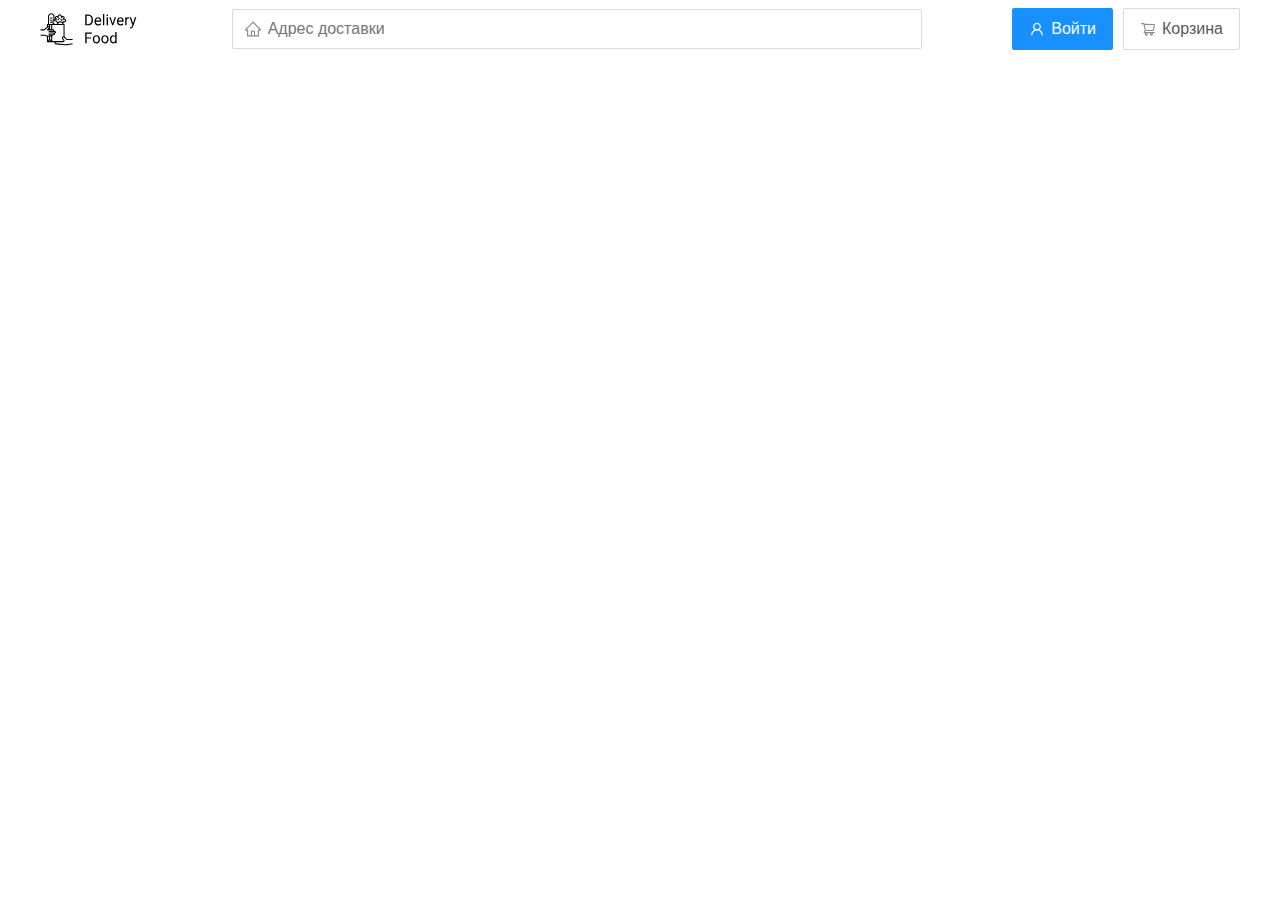
==== index.html @ c3dd72f8 "первый урок" ====
<!DOCTYPE html>
<html lang="en">
  <head>
    <meta charset="UTF-8">
    <meta name="viewport" content="width=device-width, initial-scale=1.0">
    <title>Delivery Food - доставка еды на дом</title>
    <link rel="stylesheet" href="css/style.css">
  </head>
  <body>
    <div class="container">
      <header class="header"> 
        <img src="img/logo.svg" alt="логотип" class="logo">
        <input type="text" placeholder="Адрес доставки" class="input search-input">
        <div class="buttons">
          <button class="button button-primary">
            <img src="/img/user.svg" alt="юзер" class="button-icon">
            <span class="button-text">Войти</span>
          </button>
          <button class="button">
            <img src="/img/shopping-cart.svg" alt="корзина" class="button-icon">
            <span class="button-text">Корзина</span>

          </button>
        </div>
      </header>
    </div>
  </body>
</html>
---- css/style.css ----
* {
  box-sizing: border-box;
}

.container {
  max-width: 1200px;
  margin: auto;
}

.header {
  display: flex;
  align-items: center;
  justify-content: space-between;
}

.search-input {
  background: #FFFFFF;
  border: 1px solid #D9D9D9;
  border-radius: 2px;
  height: 40px;
  width: 690px;
  font-size: 16px;
  line-height: 24px;
  background-image: url(../img/home.svg);
  background-repeat: no-repeat;
  background-position: left 11px center;
  padding-left: 35px;
}

.buttons {
  display: flex;
  align-content: center;
}

.button {
  display: flex;
  align-content: center;
  padding: 8px 16px;
  background: #FFFFFF;
  border: 1px solid #D9D9D9;
  box-shadow: 0px 0px 2px rgba(0, 0, 0, 0.0015);
  border-radius: 2px;
  color: #595959;
  font-size: 16px;
  line-height: 24px;
}

.button-primary {
  background: #1890FF;
  border: 1px solid #1890FF;
  color: white;
  margin-right: 10px;
  display: flex;
  align-items: center;  
}

.button-icon {
  margin-right: 6px;
  /* vertical-align: middle; */
}

.button-text {
  /* vertical-align: middle; */
}
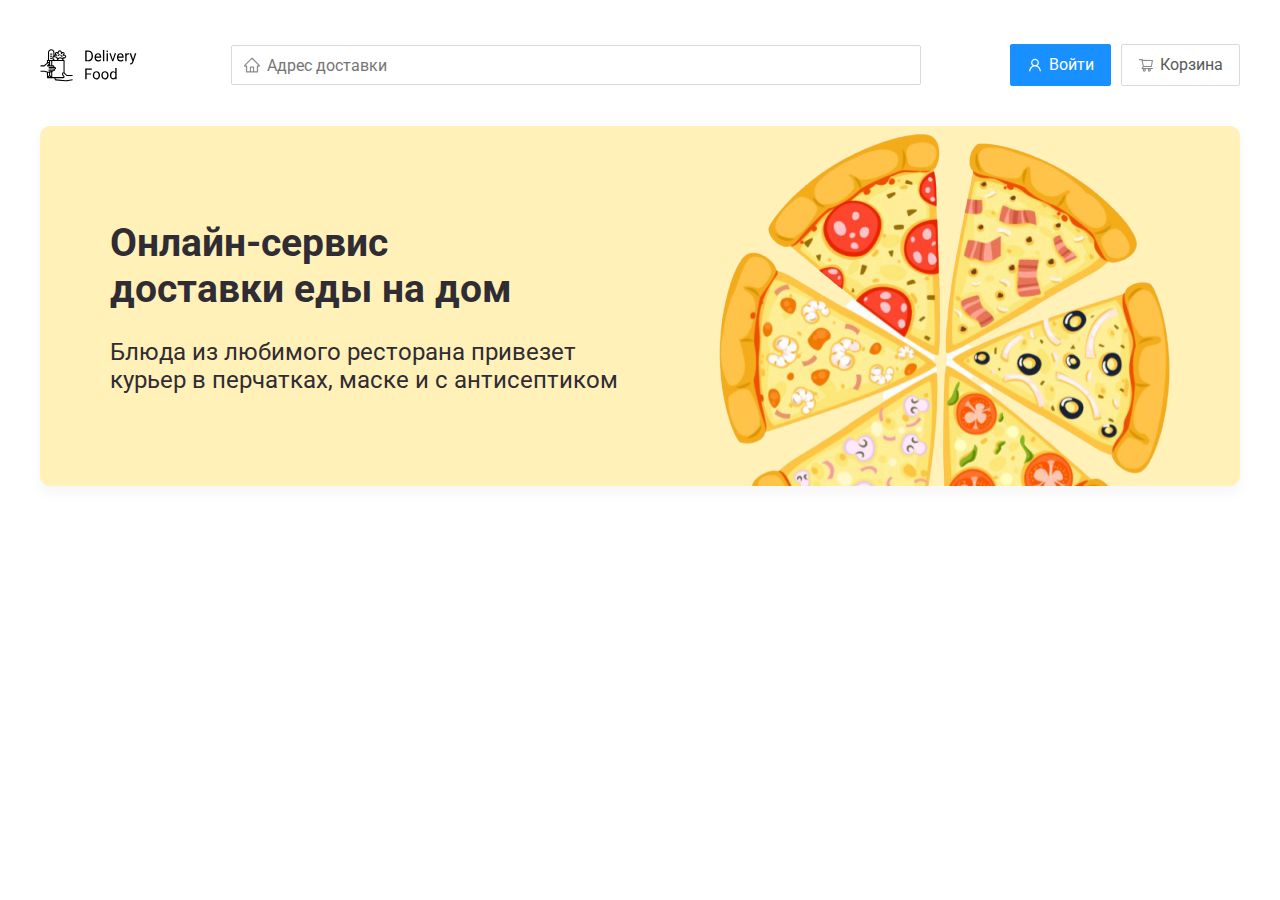
==== commit 902d0e7a: "День 2 часть 1" ====
--- a/index.html
+++ b/index.html
@@ -4,7 +4,10 @@
     <meta charset="UTF-8">
     <meta name="viewport" content="width=device-width, initial-scale=1.0">
     <title>Delivery Food - доставка еды на дом</title>
+    <link rel="stylesheet" href="css/normalize.css">
     <link rel="stylesheet" href="css/style.css">
+
+    <link href="https://fonts.googleapis.com/css2?family=Roboto:wght@400;700&display=swap" rel="stylesheet">
   </head>
   <body>
     <div class="container">
@@ -19,10 +22,21 @@
           <button class="button">
             <img src="/img/shopping-cart.svg" alt="корзина" class="button-icon">
             <span class="button-text">Корзина</span>
-
           </button>
         </div>
       </header>
+      <section class="promo-block">
+        <h1 class="promo-title">
+          Онлайн-сервис <br> 
+          доставки еды на дом
+        </h1>
+        <p class="promo-text">
+          Блюда из любимого ресторана привезет курьер в перчатках, маске и с антисептиком
+        </p>
+      </section>
+      <section class="restaurants">
+        
+      </section>
     </div>
   </body>
 </html>--- a/css/style.css
+++ b/css/style.css
@@ -1,5 +1,10 @@
 * {
   box-sizing: border-box;
+}
+
+body {
+  padding-top: 44px;
+  font-family: "Roboto", sans-serif;
 }
 
 .container {
@@ -11,6 +16,7 @@
   display: flex;
   align-items: center;
   justify-content: space-between;
+  margin-bottom: 40px;
 }
 
 .search-input {
@@ -61,4 +67,30 @@
 
 .button-text {
   /* vertical-align: middle; */
+}
+
+.promo-block {
+  box-shadow: 0px 7px 12px rgba(158, 158, 163, 0.1);
+  background: #FFF1B8 url(../img/promo-image.png) no-repeat top -5px right 50px;
+  border-radius: 10px;
+  padding: 68px 70px;
+
+}
+
+.promo-title {
+  font-style: normal;
+  font-weight: bold;
+  font-size: 39px;
+  line-height: 46px;
+  color: #302C34;
+}
+
+.promo-text{
+  max-width: 538px;
+  font-family: Roboto;
+  font-style: normal;
+  font-weight: normal;
+  font-size: 24px;
+  line-height: 28px;
+  color: #302C34;
 }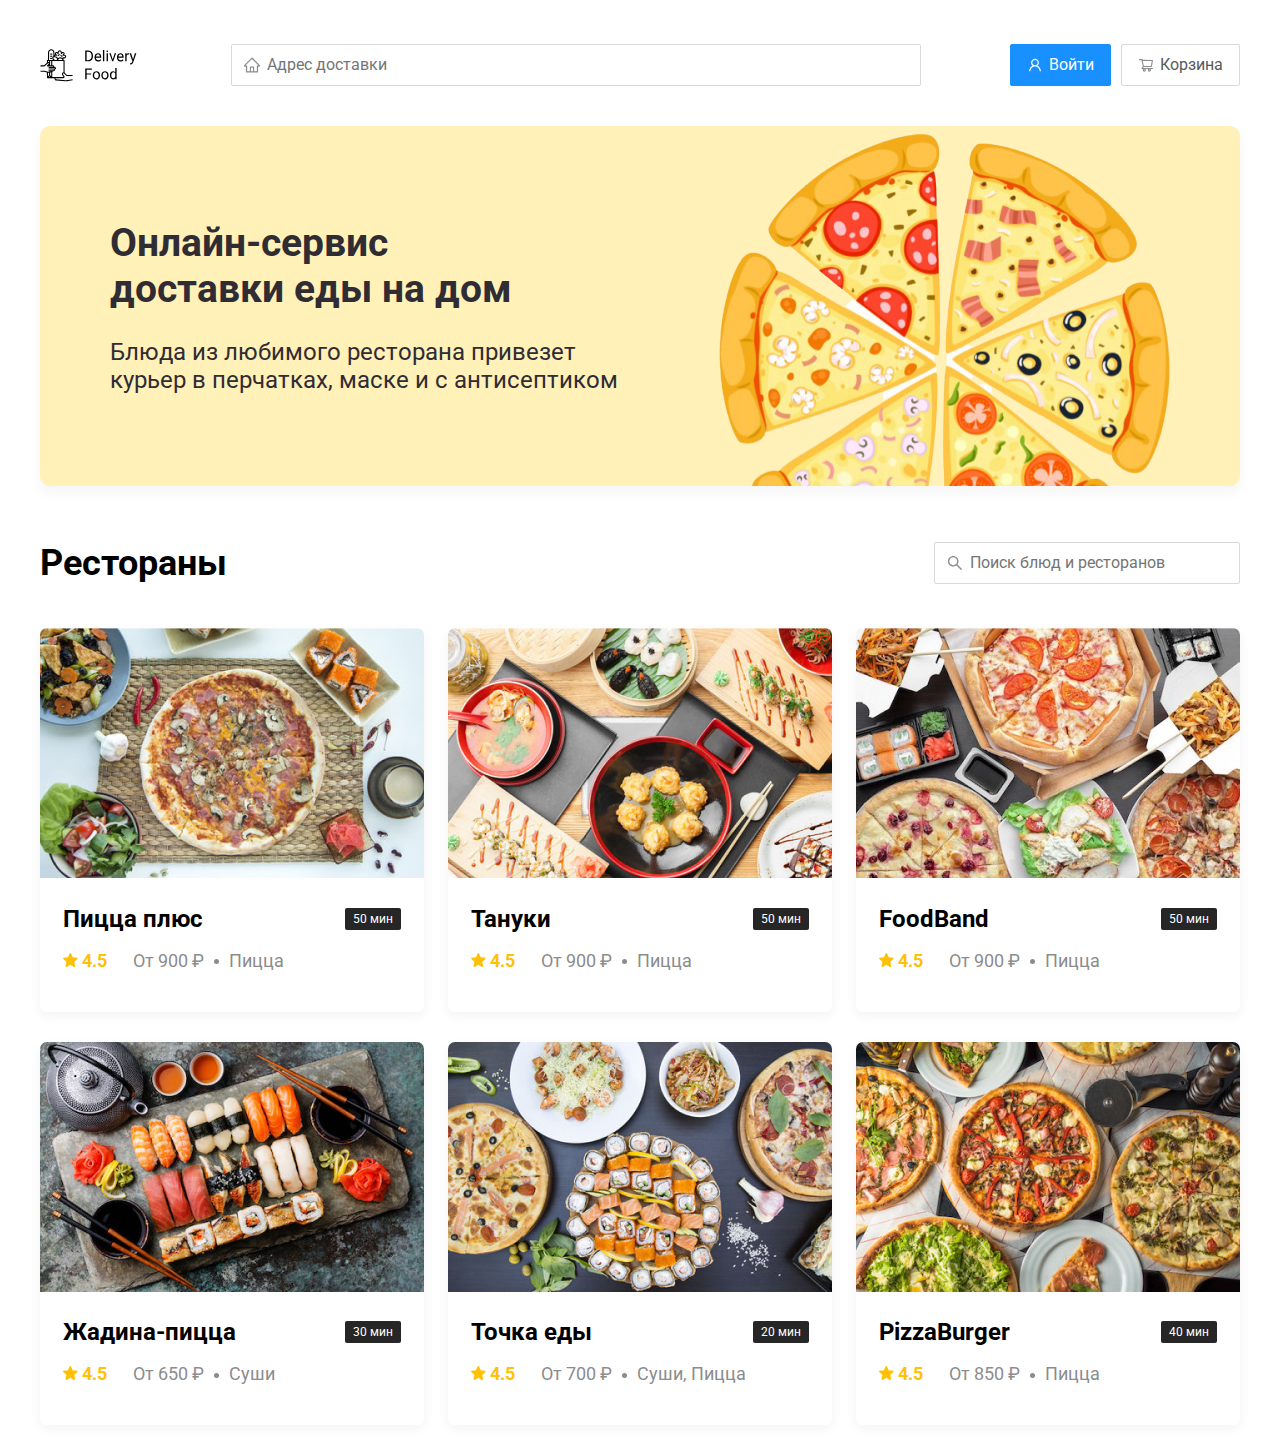
==== commit c84d4a58: "День 2 часть 2" ====
--- a/index.html
+++ b/index.html
@@ -13,7 +13,7 @@
     <div class="container">
       <header class="header"> 
         <img src="img/logo.svg" alt="логотип" class="logo">
-        <input type="text" placeholder="Адрес доставки" class="input search-input">
+        <input type="text" placeholder="Адрес доставки" class="input input-address">
         <div class="buttons">
           <button class="button button-primary">
             <img src="/img/user.svg" alt="юзер" class="button-icon">
@@ -35,7 +35,127 @@
         </p>
       </section>
       <section class="restaurants">
-        
+        <div class="section-heading">
+          <h2 class="section-title">
+            Рестораны
+          </h2>
+          <input type="text" class="input input-search" placeholder="Поиск блюд и ресторанов">
+        </div>
+        <div class="cards">
+          <div class="card">
+            <img src="./img/image-pizza-plus.jpg" alt="картинка ресторана" class="card-image">
+            <div class="card-text">
+              <div class="card-heading">
+                <h3 class="card-title">Пицца плюс</h3>
+                <span class="card-tag tag">50 мин</span>
+              </div>
+              <div class="card-info">
+                <div class="rating">
+                  <img src="./img/rating.svg" alt="рейтинг" class="rating-star">
+                  4.5</div>
+                <div class="price">От 900 ₽</div>
+                <div class="category">Пицца</div>
+              </div>
+              <!-- card-info -->
+            </div>
+          </div>
+          <!-- card -->
+
+          <div class="card">
+            <img src="./img/image-tanuki.jpg" alt="картинка ресторана" class="card-image">
+            <div class="card-text">
+              <div class="card-heading">
+                <h3 class="card-title">Тануки</h3>
+                <span class="card-tag tag">50 мин</span>
+              </div>
+              <div class="card-info">
+                <div class="rating">
+                  <img src="./img/rating.svg" alt="рейтинг" class="rating-star">
+                  4.5</div>
+                <div class="price">От 900 ₽</div>
+                <div class="category">Пицца</div>
+              </div>
+              <!-- card-info -->
+            </div>
+          </div>
+          <!-- card -->
+          <div class="card">
+            <img src="./img/image-foodband.jpg" alt="картинка ресторана" class="card-image">
+            <div class="card-text">
+              <div class="card-heading">
+                <h3 class="card-title">FoodBand</h3>
+                <span class="card-tag tag">50 мин</span>
+              </div>
+              <div class="card-info">
+                <div class="rating">
+                  <img src="./img/rating.svg" alt="рейтинг" class="rating-star">
+                  4.5</div>
+                <div class="price">От 900 ₽</div>
+                <div class="category">Пицца</div>
+              </div>
+              <!-- card-info -->
+            </div>
+          </div>
+          <!-- card -->
+          <div class="card">
+            <img src="./img/image-jadina-pizza.jpg" alt="картинка ресторана" class="card-image">
+            <div class="card-text">
+              <div class="card-heading">
+                <h3 class="card-title">Жадина-пицца</h3>
+                <span class="card-tag tag">30 мин</span>
+              </div>
+              <div class="card-info">
+                <div class="rating">
+                  <img src="./img/rating.svg" alt="рейтинг" class="rating-star">
+                  4.5</div>
+                <div class="price">От 650 ₽</div>
+                <div class="category">Суши</div>
+              </div>
+              <!-- card-info -->
+            </div>
+          </div>
+          <!-- card -->
+          <div class="card">
+            <img src="./img/image-tochka-edi.jpg" alt="картинка ресторана" class="card-image">
+            <div class="card-text">
+              <div class="card-heading">
+                <h3 class="card-title">Точка еды</h3>
+                <span class="card-tag tag">20 мин</span>
+              </div>
+              <div class="card-info">
+                <div class="rating">
+                  <img src="./img/rating.svg" alt="рейтинг" class="rating-star">
+                  4.5</div>
+                <div class="price">От 700 ₽</div>
+                <div class="category">Суши, Пицца</div>
+              </div>
+              <!-- card-info -->
+            </div>
+          </div>
+          <!-- card -->
+          <div class="card">
+            <img src="./img/image-pizzaburger.jpg" alt="картинка ресторана" class="card-image">
+            <div class="card-text">
+              <div class="card-heading">
+                <h3 class="card-title">PizzaBurger</h3>
+                <span class="card-tag tag">40 мин</span>
+              </div>
+              <div class="card-info">
+                <div class="rating">
+                  <img src="./img/rating.svg" alt="рейтинг" class="rating-star">
+                  4.5</div>
+                <div class="price">От 850 ₽</div>
+                <div class="category">Пицца</div>
+              </div>
+              <!-- card-info -->
+            </div>
+          </div>
+          <!-- card -->
+
+
+
+        </div>
+        <!-- cards -->
       </section>
     </div>
   </body>
--- a/css/style.css
+++ b/css/style.css
@@ -19,18 +19,21 @@
   margin-bottom: 40px;
 }
 
-.search-input {
+.input {
   background: #FFFFFF;
   border: 1px solid #D9D9D9;
   border-radius: 2px;
-  height: 40px;
-  width: 690px;
   font-size: 16px;
   line-height: 24px;
-  background-image: url(../img/home.svg);
+  padding: 8px;
+  padding-left: 35px;
   background-repeat: no-repeat;
   background-position: left 11px center;
-  padding-left: 35px;
+}
+
+.input-address {
+  width: 690px;
+  background-image: url(../img/home.svg);
 }
 
 .buttons {
@@ -74,6 +77,7 @@
   background: #FFF1B8 url(../img/promo-image.png) no-repeat top -5px right 50px;
   border-radius: 10px;
   padding: 68px 70px;
+  margin-bottom: 56px;
 
 }
 
@@ -93,4 +97,118 @@
   font-size: 24px;
   line-height: 28px;
   color: #302C34;
+}
+
+.section-heading {
+  display: flex;
+  align-items: center;
+  justify-content: space-between;
+  margin-bottom: 44px;
+}
+
+.section-title {
+  font-weight: bold;
+  font-size: 36px;
+  line-height: 42px;
+  color: #000000;
+  margin: 0;
+}
+
+.input-search {
+  width: 306px;
+  background-image: url(../img/search.svg);
+}
+
+.cards {
+  display: flex;
+  flex-wrap: wrap;
+  align-items: flex-start;
+  justify-content: space-between;
+
+}
+
+.card {
+  background: #FFFFFF;
+  box-shadow: 0px 4px 12px rgba(0, 0, 0, 0.05);
+  border-radius: 7px;
+  overflow: hidden;
+  margin-bottom: 30px;
+}
+
+.card-image {
+  width: 384px;
+  height: 250px;
+  object-fit: cover;
+}
+
+.card-text {
+  padding-top: 20px;
+  padding-bottom: 35px;
+  padding-left: 23px;
+  padding-right: 23px;
+}
+
+.card-heading {
+  display: flex;
+  align-items: center;
+  justify-content: space-between;
+  margin-bottom: 10px;
+}
+
+.card-title {
+  margin: 0;
+  font-style: normal;
+  font-weight: bold;
+  font-size: 24px;
+  line-height: 32px;
+  color: #000000;
+}
+
+.card-tag {
+  background: #262626;
+  border-radius: 2px;
+  font-style: normal;
+  font-weight: normal;
+  font-size: 12px;
+  line-height: 20px;
+  color: #FFFFFF;
+  padding: 1px 8px;
+}
+
+.card-info {
+  display: flex;
+  align-items: center;
+}
+
+.rating {
+  margin-right: 26px;
+  font-style: normal;
+  font-weight: bold;
+  font-size: 18px;
+  line-height: 32px;
+  color: #FFC107;
+}
+
+.price,
+.category {
+  font-style: normal;
+  font-weight: normal;
+  font-size: 18px;
+  line-height: 32px;
+  color: #8C8C8C;
+}
+
+.price {
+  margin-right: 10px;
+}
+
+.price:after {
+  content: "";
+  width: 5px;
+  height: 5px;
+  background-color: #8C8C8C;
+  display: inline-block;
+  border-radius: 50%;
+  vertical-align: middle;
+  margin-left: 10px;
 }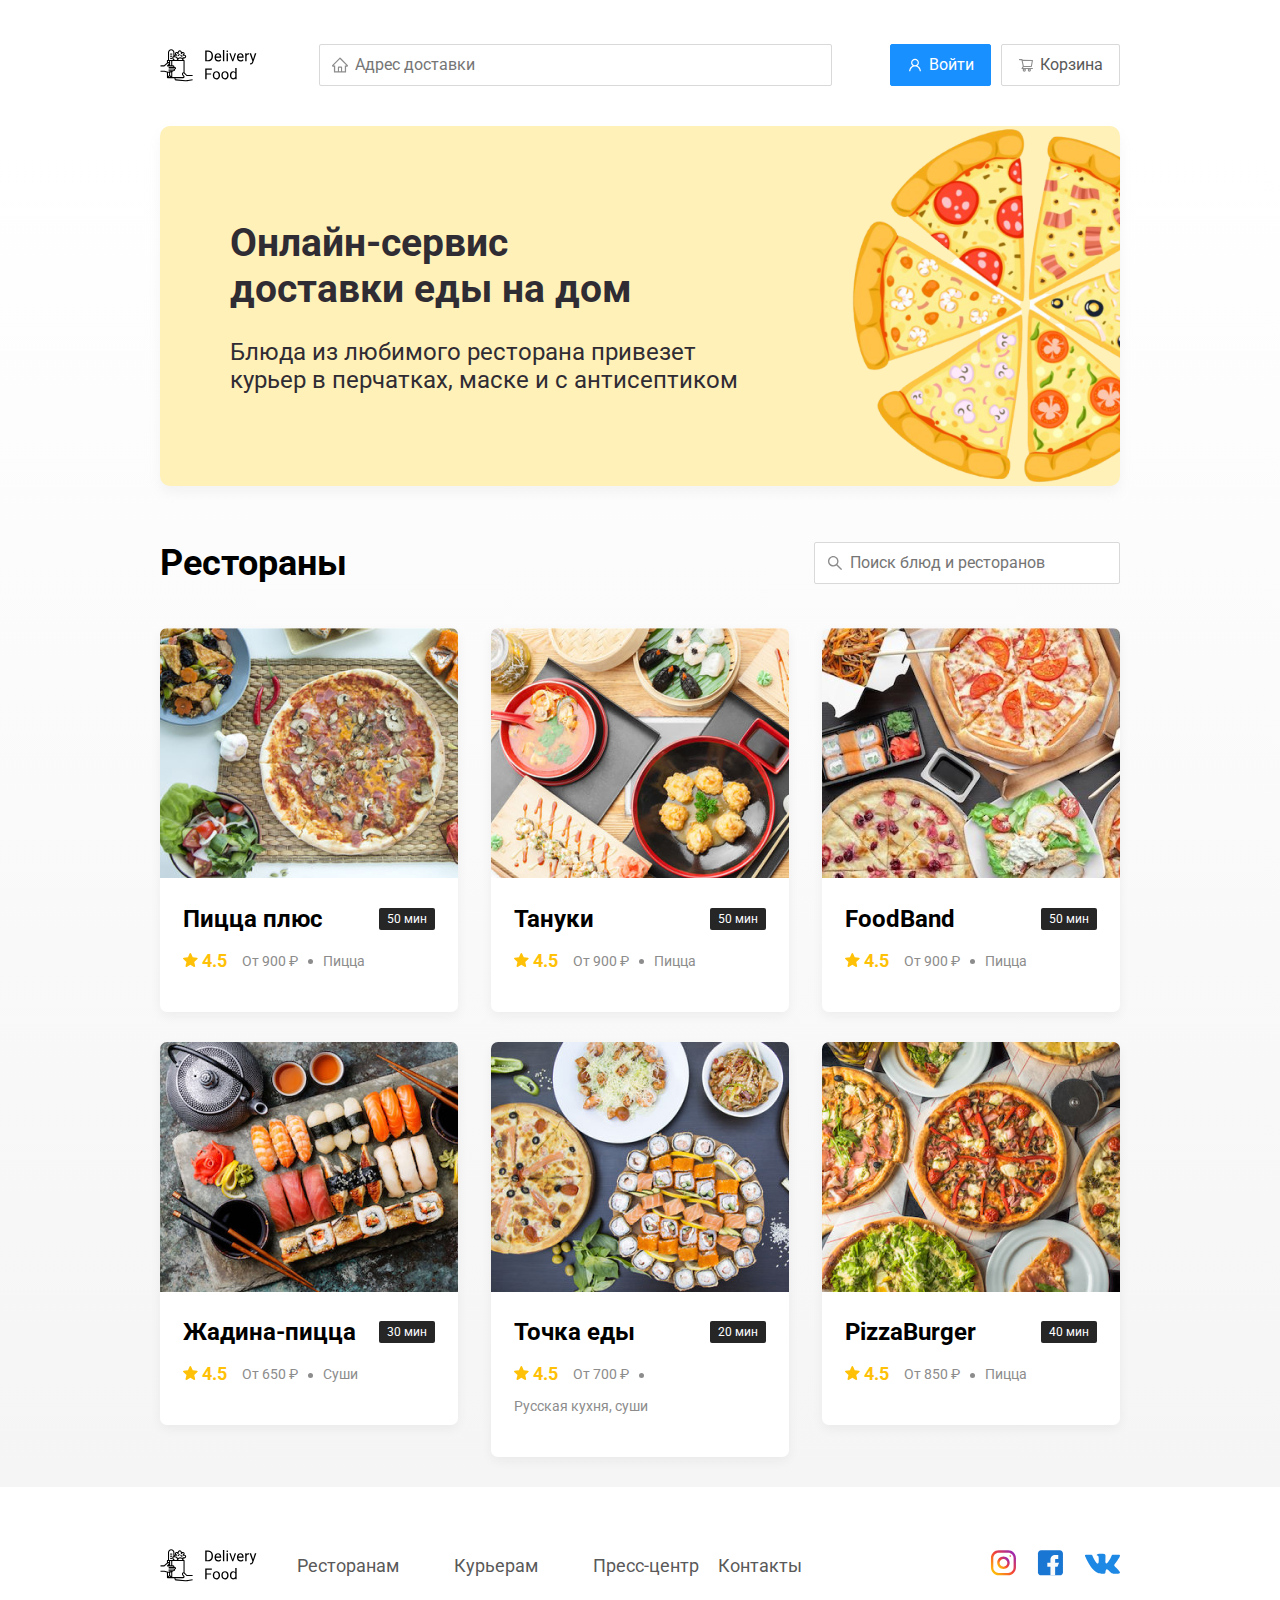
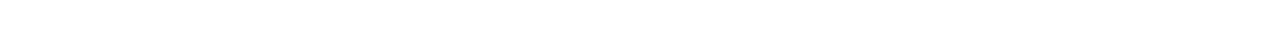
==== commit a92cf014: "день 3 часть 1" ====
--- a/index.html
+++ b/index.html
@@ -25,138 +25,162 @@
           </button>
         </div>
       </header>
-      <section class="promo-block">
-        <h1 class="promo-title">
-          Онлайн-сервис <br> 
-          доставки еды на дом
-        </h1>
-        <p class="promo-text">
-          Блюда из любимого ресторана привезет курьер в перчатках, маске и с антисептиком
-        </p>
-      </section>
-      <section class="restaurants">
-        <div class="section-heading">
-          <h2 class="section-title">
-            Рестораны
-          </h2>
-          <input type="text" class="input input-search" placeholder="Поиск блюд и ресторанов">
+    </div>
+    <!-- container -->
+    <main class="main">
+      <div class="container">
+        <section class="promo-block">
+          <h1 class="promo-title">
+            Онлайн-сервис <br> 
+            доставки еды на дом
+          </h1>
+          <p class="promo-text">
+            Блюда из любимого ресторана привезет курьер в перчатках, маске и с антисептиком
+          </p>
+        </section>
+        <section class="restaurants">
+          <div class="section-heading">
+            <h2 class="section-title">
+              Рестораны
+            </h2>
+            <input type="text" class="input input-search" placeholder="Поиск блюд и ресторанов">
+          </div>
+          <div class="cards">
+            <div class="card">
+              <img src="./img/image-pizza-plus.jpg" alt="картинка ресторана" class="card-image">
+              <div class="card-text">
+                <div class="card-heading">
+                  <h3 class="card-title">Пицца плюс</h3>
+                  <span class="card-tag tag">50 мин</span>
+                </div>
+                <div class="card-info">
+                  <div class="rating">
+                    <img src="./img/rating.svg" alt="рейтинг" class="rating-star">
+                    4.5</div>
+                  <div class="price">От 900 ₽</div>
+                  <div class="category">Пицца</div>
+                </div>
+                <!-- card-info -->
+              </div>
+            </div>
+            <!-- card -->
+  
+            <div class="card">
+              <img src="./img/image-tanuki.jpg" alt="картинка ресторана" class="card-image">
+              <div class="card-text">
+                <div class="card-heading">
+                  <h3 class="card-title">Тануки</h3>
+                  <span class="card-tag tag">50 мин</span>
+                </div>
+                <div class="card-info">
+                  <div class="rating">
+                    <img src="./img/rating.svg" alt="рейтинг" class="rating-star">
+                    4.5</div>
+                  <div class="price">От 900 ₽</div>
+                  <div class="category">Пицца</div>
+                </div>
+                <!-- card-info -->
+              </div>
+            </div>
+            <!-- card -->
+            <div class="card">
+              <img src="./img/image-foodband.jpg" alt="картинка ресторана" class="card-image">
+              <div class="card-text">
+                <div class="card-heading">
+                  <h3 class="card-title">FoodBand</h3>
+                  <span class="card-tag tag">50 мин</span>
+                </div>
+                <div class="card-info">
+                  <div class="rating">
+                    <img src="./img/rating.svg" alt="рейтинг" class="rating-star">
+                    4.5</div>
+                  <div class="price">От 900 ₽</div>
+                  <div class="category">Пицца</div>
+                </div>
+                <!-- card-info -->
+              </div>
+            </div>
+            <!-- card -->
+            <div class="card">
+              <img src="./img/image-jadina-pizza.jpg" alt="картинка ресторана" class="card-image">
+              <div class="card-text">
+                <div class="card-heading">
+                  <h3 class="card-title">Жадина-пицца</h3>
+                  <span class="card-tag tag">30 мин</span>
+                </div>
+                <div class="card-info">
+                  <div class="rating">
+                    <img src="./img/rating.svg" alt="рейтинг" class="rating-star">
+                    4.5</div>
+                  <div class="price">От 650 ₽</div>
+                  <div class="category">Суши</div>
+                </div>
+                <!-- card-info -->
+              </div>
+            </div>
+            <!-- card -->
+            <div class="card">
+              <img src="./img/image-tochka-edi.jpg" alt="картинка ресторана" class="card-image">
+              <div class="card-text">
+                <div class="card-heading">
+                  <h3 class="card-title">Точка еды</h3>
+                  <span class="card-tag tag">20 мин</span>
+                </div>
+                <div class="card-info">
+                  <div class="rating">
+                    <img src="./img/rating.svg" alt="рейтинг" class="rating-star">
+                    4.5</div>
+                  <div class="price">От 700 ₽</div>
+                  <div class="category">Русская кухня, суши</div>
+                </div>
+                <!-- card-info -->
+              </div>
+            </div>
+            <!-- card -->
+            <div class="card">
+              <img src="./img/image-pizzaburger.jpg" alt="картинка ресторана" class="card-image">
+              <div class="card-text">
+                <div class="card-heading">
+                  <h3 class="card-title">PizzaBurger</h3>
+                  <span class="card-tag tag">40 мин</span>
+                </div>
+                <div class="card-info">
+                  <div class="rating">
+                    <img src="./img/rating.svg" alt="рейтинг" class="rating-star">
+                    4.5</div>
+                  <div class="price">От 850 ₽</div>
+                  <div class="category">Пицца</div>
+                </div>
+                <!-- card-info -->
+              </div>
+            </div>
+            <!-- card -->
+  
+  
+  
+          </div>
+          <!-- cards -->
+        </section>
+      </div>
+    </main>
+
+    <footer class="footer">
+      <div class="container">
+        <div class="footer-block">
+          <img src="/img/logo.svg" alt="логотип" class="logo footer-logo">
+          <nav class="footer-nav">
+            <a href="#" class="footer-link">Ресторанам </a>
+            <a href="#" class="footer-link">Курьерам</a>
+            <a href="#" class="footer-link">Пресс-центр</a>
+            <a href="#" class="footer-link">Контакты</a>
+          </nav>
+          <div class="social-links">
+            <a href="#" class="social-link"><img src="img/instagram.svg" alt="instagram"></a>
+            <a href="#" class="social-link"><img src="img/mordokniga.svg" alt="facebook"></a>
+            <a href="#" class="social-link"><img src="img/vk.svg" alt="vkontakte"></a>
+          </div>
         </div>
-        <div class="cards">
-          <div class="card">
-            <img src="./img/image-pizza-plus.jpg" alt="картинка ресторана" class="card-image">
-            <div class="card-text">
-              <div class="card-heading">
-                <h3 class="card-title">Пицца плюс</h3>
-                <span class="card-tag tag">50 мин</span>
-              </div>
-              <div class="card-info">
-                <div class="rating">
-                  <img src="./img/rating.svg" alt="рейтинг" class="rating-star">
-                  4.5</div>
-                <div class="price">От 900 ₽</div>
-                <div class="category">Пицца</div>
-              </div>
-              <!-- card-info -->
-            </div>
-          </div>
-          <!-- card -->
-
-          <div class="card">
-            <img src="./img/image-tanuki.jpg" alt="картинка ресторана" class="card-image">
-            <div class="card-text">
-              <div class="card-heading">
-                <h3 class="card-title">Тануки</h3>
-                <span class="card-tag tag">50 мин</span>
-              </div>
-              <div class="card-info">
-                <div class="rating">
-                  <img src="./img/rating.svg" alt="рейтинг" class="rating-star">
-                  4.5</div>
-                <div class="price">От 900 ₽</div>
-                <div class="category">Пицца</div>
-              </div>
-              <!-- card-info -->
-            </div>
-          </div>
-          <!-- card -->
-          <div class="card">
-            <img src="./img/image-foodband.jpg" alt="картинка ресторана" class="card-image">
-            <div class="card-text">
-              <div class="card-heading">
-                <h3 class="card-title">FoodBand</h3>
-                <span class="card-tag tag">50 мин</span>
-              </div>
-              <div class="card-info">
-                <div class="rating">
-                  <img src="./img/rating.svg" alt="рейтинг" class="rating-star">
-                  4.5</div>
-                <div class="price">От 900 ₽</div>
-                <div class="category">Пицца</div>
-              </div>
-              <!-- card-info -->
-            </div>
-          </div>
-          <!-- card -->
-          <div class="card">
-            <img src="./img/image-jadina-pizza.jpg" alt="картинка ресторана" class="card-image">
-            <div class="card-text">
-              <div class="card-heading">
-                <h3 class="card-title">Жадина-пицца</h3>
-                <span class="card-tag tag">30 мин</span>
-              </div>
-              <div class="card-info">
-                <div class="rating">
-                  <img src="./img/rating.svg" alt="рейтинг" class="rating-star">
-                  4.5</div>
-                <div class="price">От 650 ₽</div>
-                <div class="category">Суши</div>
-              </div>
-              <!-- card-info -->
-            </div>
-          </div>
-          <!-- card -->
-          <div class="card">
-            <img src="./img/image-tochka-edi.jpg" alt="картинка ресторана" class="card-image">
-            <div class="card-text">
-              <div class="card-heading">
-                <h3 class="card-title">Точка еды</h3>
-                <span class="card-tag tag">20 мин</span>
-              </div>
-              <div class="card-info">
-                <div class="rating">
-                  <img src="./img/rating.svg" alt="рейтинг" class="rating-star">
-                  4.5</div>
-                <div class="price">От 700 ₽</div>
-                <div class="category">Суши, Пицца</div>
-              </div>
-              <!-- card-info -->
-            </div>
-          </div>
-          <!-- card -->
-          <div class="card">
-            <img src="./img/image-pizzaburger.jpg" alt="картинка ресторана" class="card-image">
-            <div class="card-text">
-              <div class="card-heading">
-                <h3 class="card-title">PizzaBurger</h3>
-                <span class="card-tag tag">40 мин</span>
-              </div>
-              <div class="card-info">
-                <div class="rating">
-                  <img src="./img/rating.svg" alt="рейтинг" class="rating-star">
-                  4.5</div>
-                <div class="price">От 850 ₽</div>
-                <div class="category">Пицца</div>
-              </div>
-              <!-- card-info -->
-            </div>
-          </div>
-          <!-- card -->
-
-
-
-        </div>
-        <!-- cards -->
-      </section>
-    </div>
+      </div>
+    </footer>
   </body>
 </html>--- a/css/style.css
+++ b/css/style.css
@@ -32,7 +32,7 @@
 }
 
 .input-address {
-  width: 690px;
+  flex: 0.8;
   background-image: url(../img/home.svg);
 }
 
@@ -99,6 +99,10 @@
   color: #302C34;
 }
 
+.main {
+  background: linear-gradient(180deg, rgba(245, 245, 245, 0) 1.04%, #F5F5F5 100%);
+}
+
 .section-heading {
   display: flex;
   align-items: center;
@@ -133,6 +137,7 @@
   border-radius: 7px;
   overflow: hidden;
   margin-bottom: 30px;
+  flex-basis: 31%;
 }
 
 .card-image {
@@ -178,6 +183,7 @@
 .card-info {
   display: flex;
   align-items: center;
+  flex-wrap: wrap;
 }
 
 .rating {
@@ -200,6 +206,13 @@
 
 .price {
   margin-right: 10px;
+}
+
+.category {
+  text-overflow: ellipsis;
+  overflow: hidden;
+  white-space: nowrap;
+  max-width: 150px;
 }
 
 .price:after {
@@ -211,4 +224,195 @@
   border-radius: 50%;
   vertical-align: middle;
   margin-left: 10px;
-}+}
+
+.footer {
+  padding: 60px 0;
+
+}
+
+.footer-block {
+  display: flex;
+  align-items: center;
+  justify-content: space-between;
+}
+
+.footer-nav {
+  margin-right: auto;
+}
+
+.footer-link {
+  display: inline-block;
+  text-decoration:none;
+  font-style: normal;
+  font-weight: normal;
+  font-size: 18px;
+  line-height: 21px;
+  color: #595959;
+}
+
+.footer-link:not(:last-child) {
+  margin-right: 15px;
+  margin-left: 36px;
+}
+
+.social-links {
+  display: flex;
+  align-items: center;
+}
+
+.social-link:not(:last-child) {
+  margin-right: 21px;
+}
+
+@media (max-width: 1366px) {
+  .container {
+    max-width: 960px;
+  }
+
+  .promo-block {
+    /* background: #FFF1B8 url(../img/promo-image.png) no-repeat top -5px right 50px; */
+    background-position: top -7px right -99px;
+    background-size: 389px;
+  }
+
+  .rating {
+    margin-right: 15px;
+  }
+  .category, .price {
+    font-size: 14px;
+  }
+}
+
+@media (max-width: 992px) {
+  .container {
+    max-width: 750px;
+  }
+
+  .promo-block {
+    padding: 50px;
+    background-size: 300px;
+    background-position: center right -64px;
+  }
+
+  .promo-text {
+    font-size: 18px;
+    max-width: 400px;
+  }
+
+  .card {
+    flex-basis: 49%;
+  }
+
+  .footer-link {
+    font-size: 16px;
+  }
+}
+
+@media (max-width: 768px) {
+  .container {
+    max-width: 560px;
+  }
+  .promo-title {
+    font-size: 24px;
+    line-height: 1.4;
+  }
+  .promo-block {
+    /* background-position: 0 0; */
+    background-size: 200px;
+    padding: 30px;
+  }
+  .card-title {
+    font-size: 18px;
+  }
+  .card-info {
+    flex-wrap: wrap;
+
+  }
+  .rating {
+    flex-basis: 100%;
+  }
+  .footer-link {
+    margin-right: 15px;
+    margin-left: 36px;
+  }
+}
+
+@media (max-width: 578px) {
+  .container {
+    max-width: 90%;
+  }
+  .header {
+    flex-wrap: wrap;
+  }
+  .input-address {
+    margin-top: 15px;
+    order: 5;
+    flex: 1;
+  }
+  .promo-block {
+    background-image: none;
+  }
+  .promo-title {
+    margin-bottom: 10px;
+  }
+  .section-title {
+    font-size: 20px;
+  }
+  .card {
+    flex-basis: 100%;
+  }
+  .card-image {
+    width: 100%;
+  }
+  .footer  {
+    padding: 30px 0;
+  }
+  .footer-block {
+    align-items: flex-start;
+  }
+  .footer-nav {
+    order: 0;
+    margin-left: 0;
+  }
+  .footer-logo {
+    order: 1;
+  }
+  .footer-link:not(:last-child) {
+    margin-left: 0;
+  }
+  .footer-link {
+    margin-left: 0;
+  }
+  .social-links {
+    order: 2;
+  }
+}
+
+@media (max-width: 480px) {
+  .button-text {
+    display: none;
+  }
+  .promo-title {
+    padding: 20px;
+  }
+  .section-heading {
+    flex-wrap:wrap;
+  }
+  .footer-block {
+    flex-wrap: wrap;
+    flex-direction: column;
+    align-items: center;
+  }
+  .footer-logo {
+    order: 0;
+    margin-bottom: 10px;
+  }
+  .footer-nav {
+    display: flex;
+    flex-direction: column;
+    margin-right: 0;
+    margin-bottom: 20px;
+    align-items: center;
+  }
+}
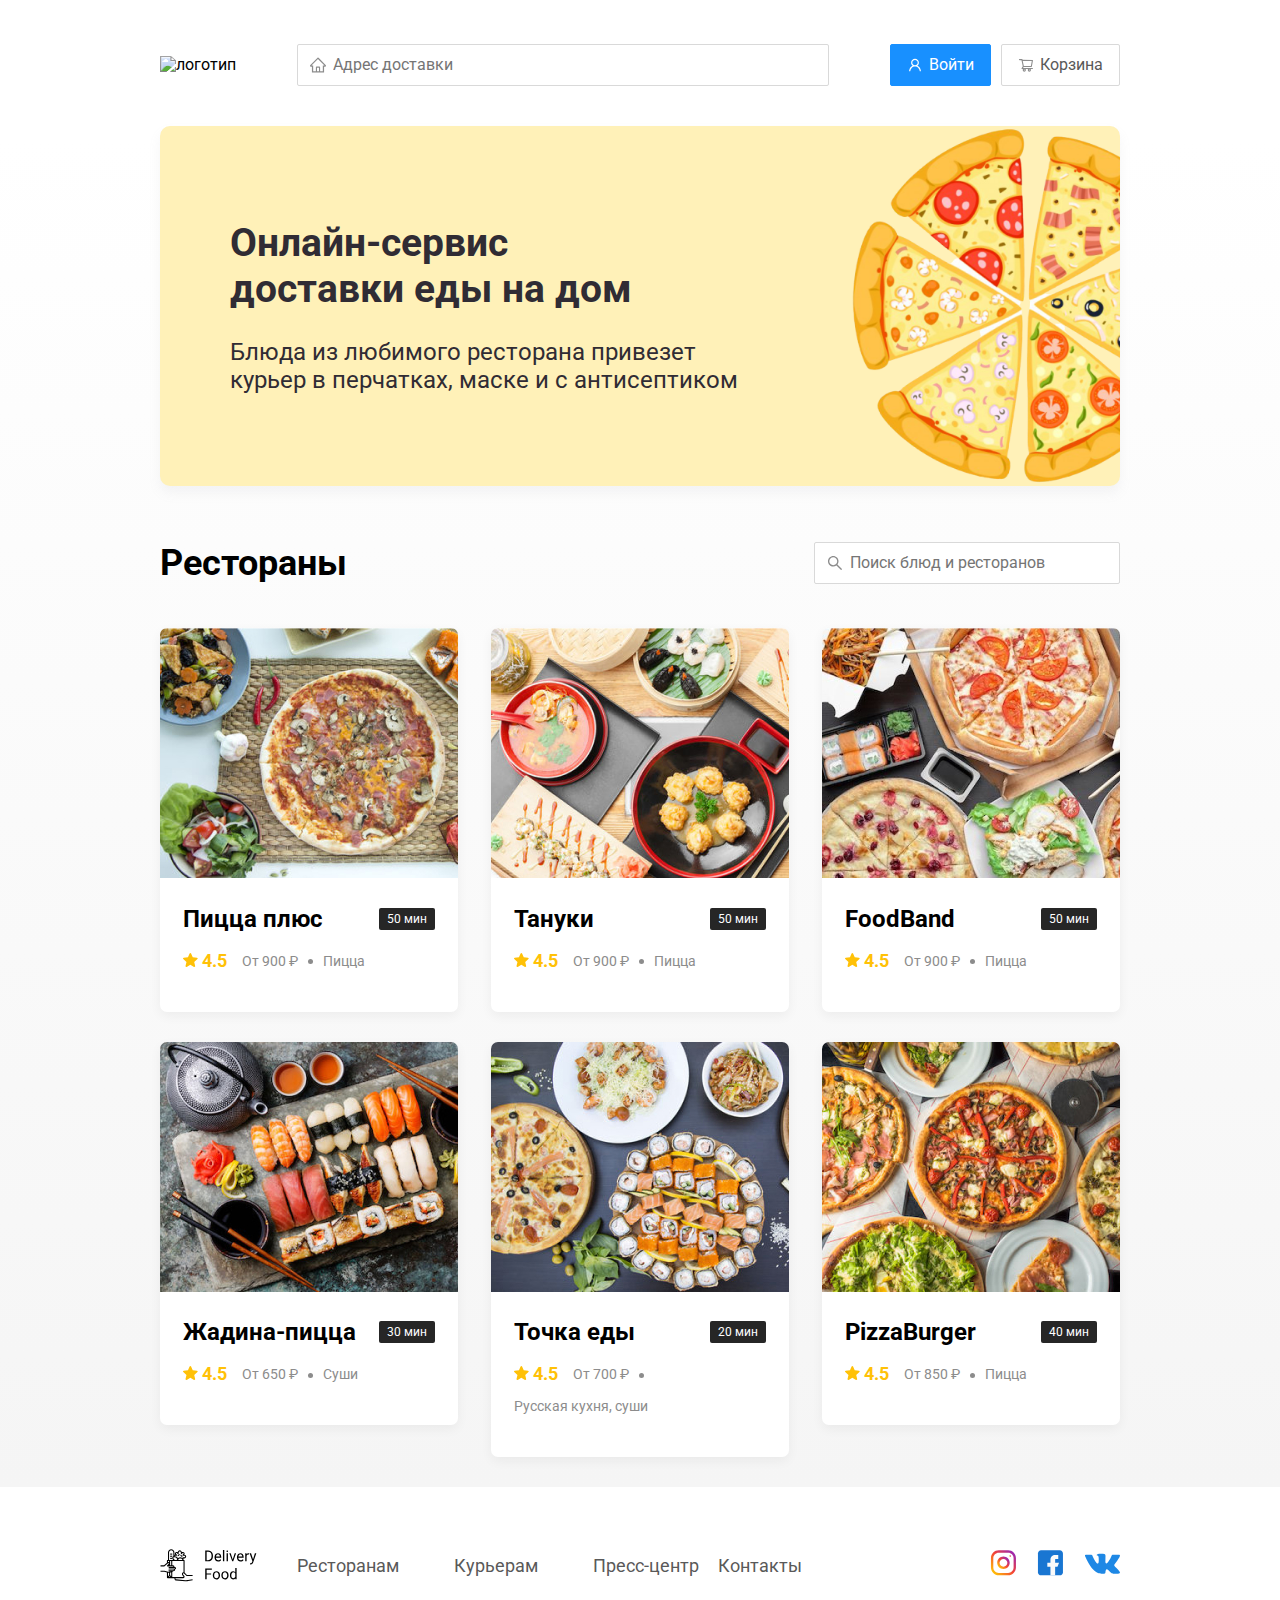
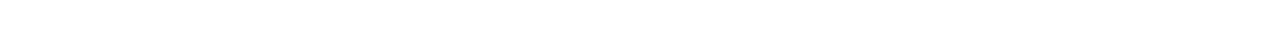
==== commit fe195ff9: "испр ош" ====
--- a/index.html
+++ b/index.html
@@ -12,15 +12,15 @@
   <body>
     <div class="container">
       <header class="header"> 
-        <img src="img/logo.svg" alt="логотип" class="logo">
+        <img src=".img/logo.svg" alt="логотип" class="logo">
         <input type="text" placeholder="Адрес доставки" class="input input-address">
         <div class="buttons">
           <button class="button button-primary">
-            <img src="/img/user.svg" alt="юзер" class="button-icon">
+            <img src="./img/user.svg" alt="юзер" class="button-icon">
             <span class="button-text">Войти</span>
           </button>
           <button class="button">
-            <img src="/img/shopping-cart.svg" alt="корзина" class="button-icon">
+            <img src="./img/shopping-cart.svg" alt="корзина" class="button-icon">
             <span class="button-text">Корзина</span>
           </button>
         </div>
@@ -46,7 +46,7 @@
             <input type="text" class="input input-search" placeholder="Поиск блюд и ресторанов">
           </div>
           <div class="cards">
-            <div class="card">
+            <a href="restaurant.html" class="card">
               <img src="./img/image-pizza-plus.jpg" alt="картинка ресторана" class="card-image">
               <div class="card-text">
                 <div class="card-heading">
@@ -62,10 +62,10 @@
                 </div>
                 <!-- card-info -->
               </div>
-            </div>
+            </a>
             <!-- card -->
   
-            <div class="card">
+            <a href="restaurant.html" class="card">
               <img src="./img/image-tanuki.jpg" alt="картинка ресторана" class="card-image">
               <div class="card-text">
                 <div class="card-heading">
@@ -81,9 +81,9 @@
                 </div>
                 <!-- card-info -->
               </div>
-            </div>
+            </a>
             <!-- card -->
-            <div class="card">
+            <a href="restaurant.html" class="card">
               <img src="./img/image-foodband.jpg" alt="картинка ресторана" class="card-image">
               <div class="card-text">
                 <div class="card-heading">
@@ -99,9 +99,9 @@
                 </div>
                 <!-- card-info -->
               </div>
-            </div>
+            </a>
             <!-- card -->
-            <div class="card">
+            <a href="restaurant.html" class="card">
               <img src="./img/image-jadina-pizza.jpg" alt="картинка ресторана" class="card-image">
               <div class="card-text">
                 <div class="card-heading">
@@ -117,9 +117,9 @@
                 </div>
                 <!-- card-info -->
               </div>
-            </div>
+            </a>
             <!-- card -->
-            <div class="card">
+            <a href="restaurant.html" class="card">
               <img src="./img/image-tochka-edi.jpg" alt="картинка ресторана" class="card-image">
               <div class="card-text">
                 <div class="card-heading">
@@ -135,9 +135,9 @@
                 </div>
                 <!-- card-info -->
               </div>
-            </div>
+            </a>
             <!-- card -->
-            <div class="card">
+            <a href="restaurant.html" class="card">
               <img src="./img/image-pizzaburger.jpg" alt="картинка ресторана" class="card-image">
               <div class="card-text">
                 <div class="card-heading">
@@ -153,7 +153,7 @@
                 </div>
                 <!-- card-info -->
               </div>
-            </div>
+            </a>
             <!-- card -->
   
   
--- a/css/style.css
+++ b/css/style.css
@@ -72,6 +72,10 @@
   /* vertical-align: middle; */
 }
 
+.button-card-text {
+  margin-right: 10px;
+}
+
 .promo-block {
   box-shadow: 0px 7px 12px rgba(158, 158, 163, 0.1);
   background: #FFF1B8 url(../img/promo-image.png) no-repeat top -5px right 50px;
@@ -106,7 +110,6 @@
 .section-heading {
   display: flex;
   align-items: center;
-  justify-content: space-between;
   margin-bottom: 44px;
 }
 
@@ -116,11 +119,13 @@
   line-height: 42px;
   color: #000000;
   margin: 0;
+  margin-right: 30px;
 }
 
 .input-search {
   width: 306px;
   background-image: url(../img/search.svg);
+  margin-left: auto;
 }
 
 .cards {
@@ -128,7 +133,6 @@
   flex-wrap: wrap;
   align-items: flex-start;
   justify-content: space-between;
-
 }
 
 .card {
@@ -138,6 +142,7 @@
   overflow: hidden;
   margin-bottom: 30px;
   flex-basis: 31%;
+  text-decoration: none;
 }
 
 .card-image {
@@ -169,6 +174,10 @@
   color: #000000;
 }
 
+.card-title-reg {
+  font-weight: 400;
+}
+
 .card-tag {
   background: #262626;
   border-radius: 2px;
@@ -186,6 +195,19 @@
   flex-wrap: wrap;
 }
 
+.card-buttons {
+  display: flex;
+  align-items: center;
+}
+
+.card-price-bold {
+  font-style: normal;
+  font-weight: bold;
+  font-size: 20px;
+  line-height: 32px;
+  margin-left: 30px;
+}
+
 .rating {
   margin-right: 26px;
   font-style: normal;
@@ -206,6 +228,14 @@
 
 .price {
   margin-right: 10px;
+}
+
+.ingredients {
+  font-weight: normal;
+  font-size: 18px;
+  line-height: 21px;
+  color: #8C8C8C;
+  margin-bottom: 25px;
 }
 
 .category {
@@ -265,7 +295,117 @@
   margin-right: 21px;
 }
 
-@media (max-width: 1366px) {
+.modal {
+  position: fixed;
+  left: 0;
+  top: 0;
+  width: 100%;
+  height: 100%;
+  background: rgba(0, 0, 0, 0.4);
+  display: none;
+}
+.modal-is-open {
+  display: flex;
+}
+.modal-dialog {
+  max-width: 780px;
+  width: 95%;
+  background: #FFFFFF;
+  border-radius: 5px;
+  margin: auto;
+  padding: 40px 45px;
+}
+.modal-header {
+  display: flex;
+  align-items: center;
+  justify-content: space-between;
+  margin-bottom: 45px;
+}
+.modal-title {
+  margin: 0;
+  font-style: normal;
+  font-weight: bold;
+  font-size: 36px;
+  line-height: 42px;
+  color: #000000;
+}
+.close {
+  font-size: 36px;
+  border: none;
+  background-color: transparent;
+}
+.modal-body {
+  margin-bottom: 52px;
+}
+.food-row {
+  display: flex;
+  align-items: flex-start;
+  justify-content: space-between;
+  padding-bottom: 8px;
+  border-bottom: 1px solid #D9D9D9;
+  margin-bottom: 15px;
+}
+.food-name {
+  font-style: normal;
+  font-weight: normal;
+  font-size: 18px;
+  line-height: 32px;
+}
+.food-price {
+  margin-left: auto;
+  margin-right: 47px;
+  font-style: normal;
+  font-weight: bold;
+  font-size: 20px;
+  line-height: 32px;
+}
+.food-counter {
+  display: flex;
+  align-items: center;
+}
+.counter-button {
+  display: flex;
+  align-items: center;
+  justify-content: center;
+  width: 39px;
+  height: 32px;
+  background: #FFFFFF;
+  border: 1px solid #40A9FF;
+  border-radius: 2px;
+  font-style: normal;
+  font-weight: normal;
+  font-size: 14px;
+  line-height: 22px;
+  color: #40A9FF;
+}
+.counter {
+  font-style: normal;
+  font-weight: normal;
+  font-size: 16px;
+  line-height: 24px;
+  margin-left: 10px;
+  margin-right: 10px;
+}
+.modal-footer {
+  display: flex;
+  align-items: center;
+  justify-content: space-between;
+}
+.modal-pricetag {
+  padding: 15px 20px;
+  color: #FAFAFA;
+  font-weight: bold;
+  font-size: 20px;
+  line-height: 23px;
+  background: #262626;
+  border-radius: 5px;
+}
+.footer-buttons {
+  display: flex;
+  align-items: center;
+}
+
+@media (max-width: 1365px) {
   .container {
     max-width: 960px;
   }
@@ -329,7 +469,7 @@
     flex-wrap: wrap;
 
   }
-  .rating {
+  .card .rating {
     flex-basis: 100%;
   }
   .footer-link {
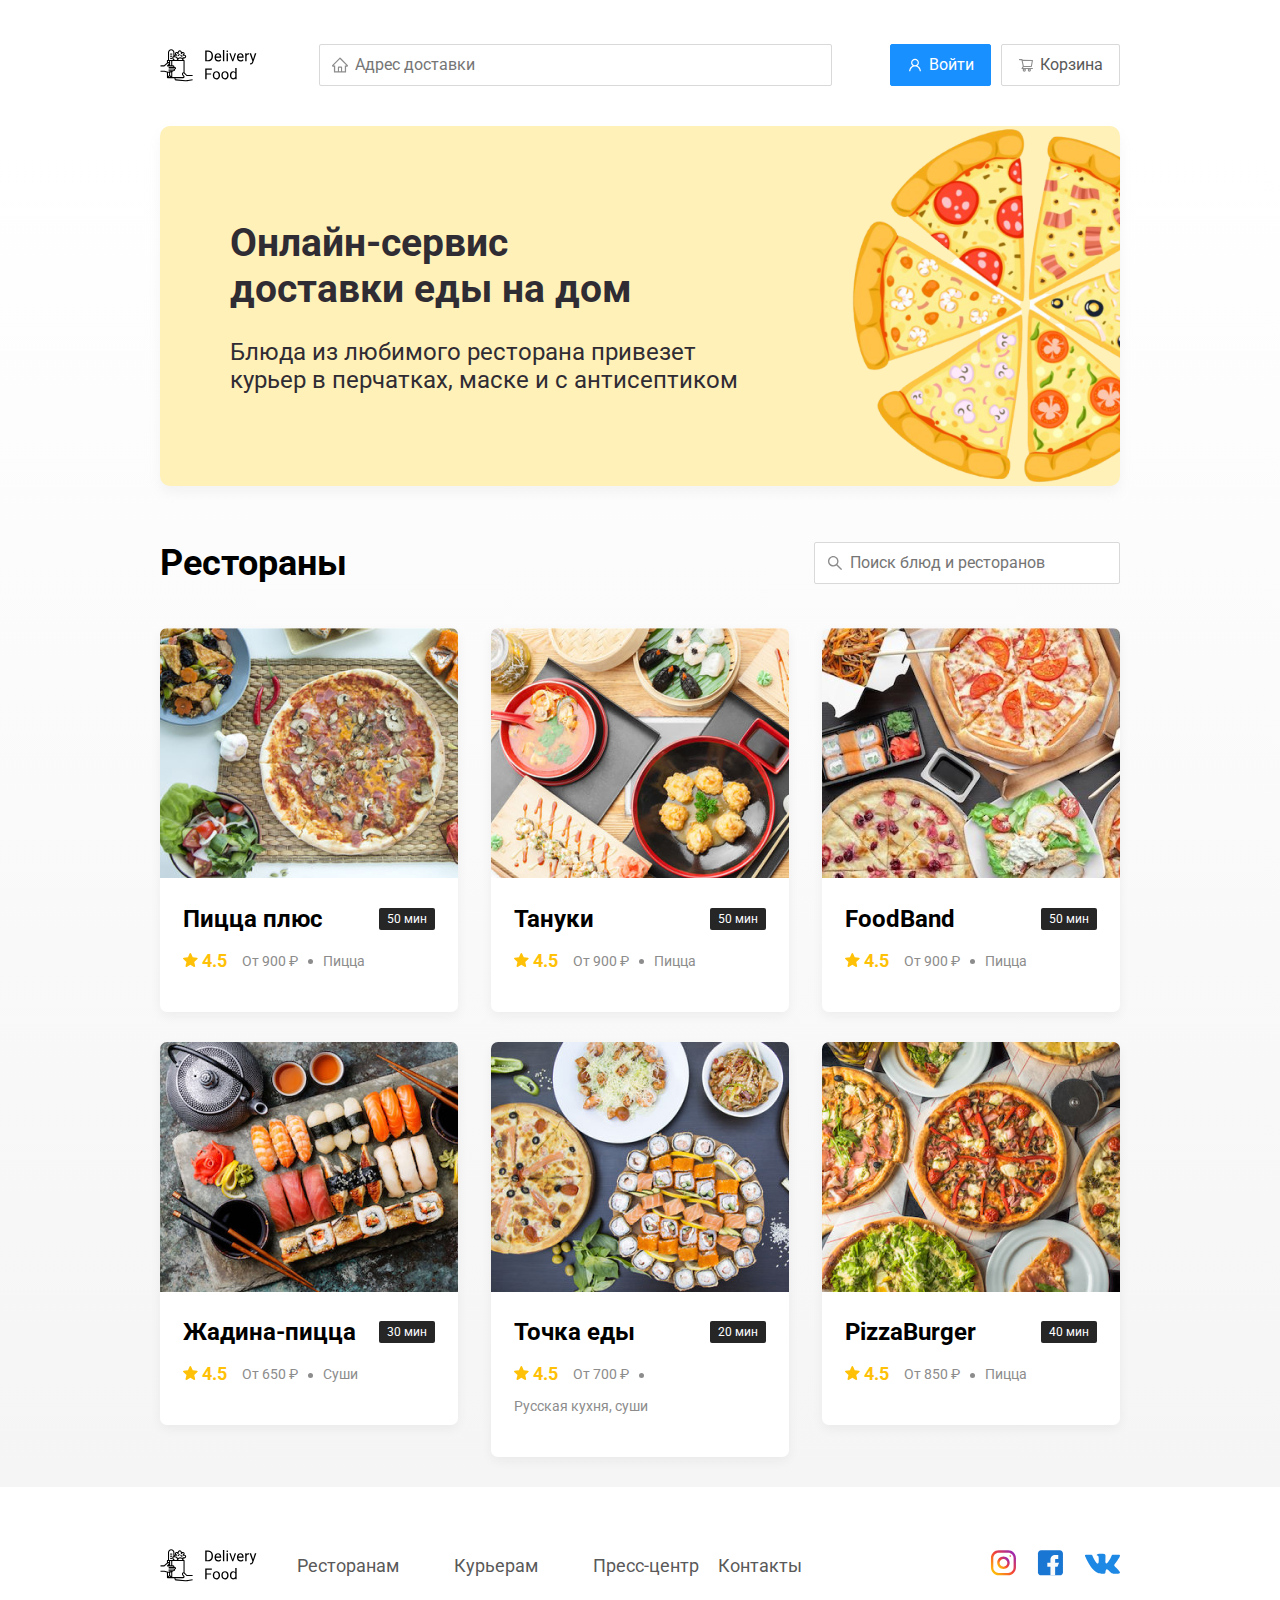
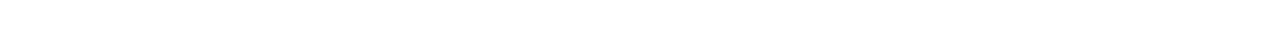
==== commit 81a20771: "ошибка лого" ====
--- a/index.html
+++ b/index.html
@@ -12,7 +12,7 @@
   <body>
     <div class="container">
       <header class="header"> 
-        <img src=".img/logo.svg" alt="логотип" class="logo">
+        <img src="./img/logo.svg" alt="логотип" class="logo">
         <input type="text" placeholder="Адрес доставки" class="input input-address">
         <div class="buttons">
           <button class="button button-primary">
